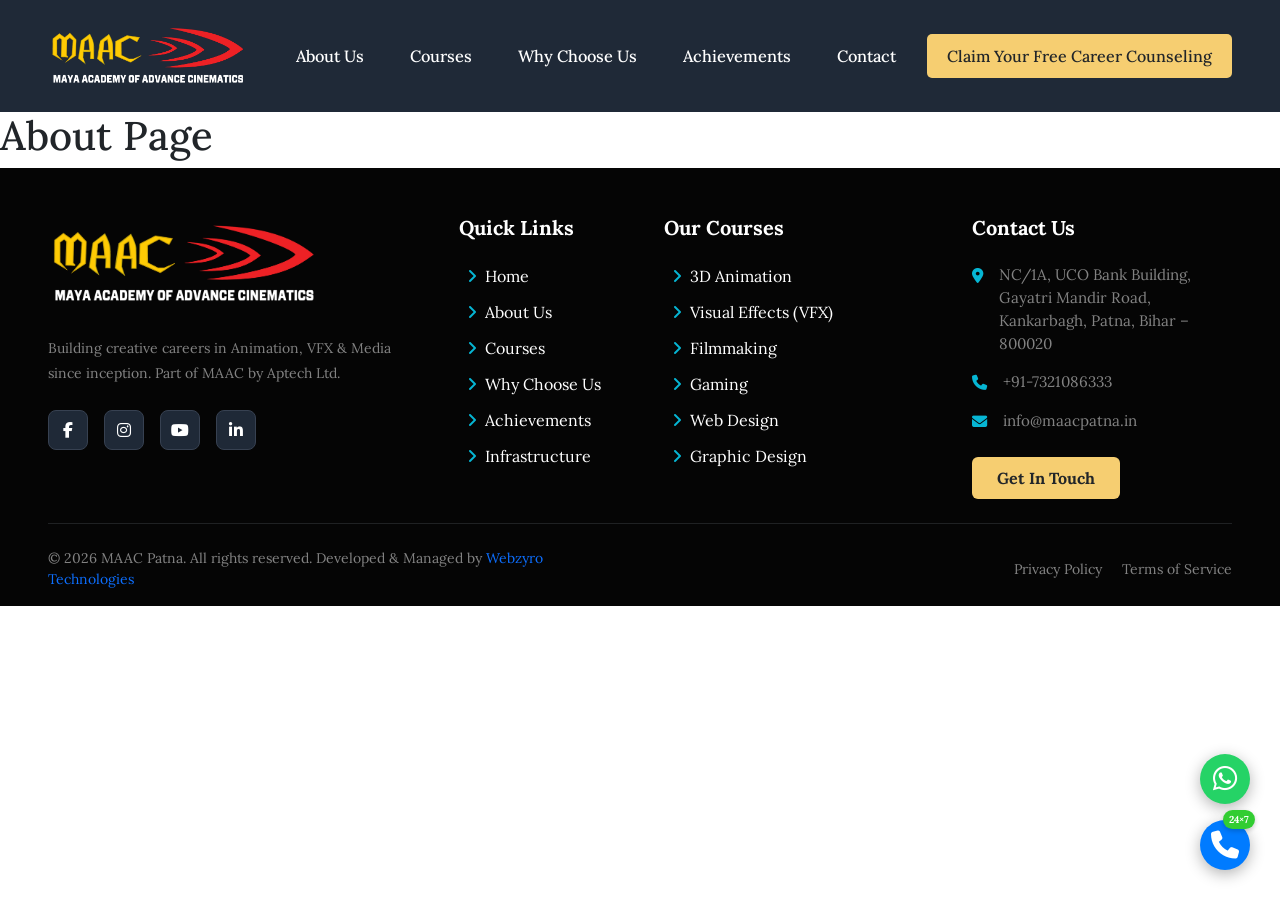
==== about.html @ dc51d2e3 "change some content" ====
<!doctype html>
<html lang="en">
  <head>
    <meta charset="UTF-8" />
    <meta name="viewport" content="width=device-width, initial-scale=1.0" />
    <title>Maac Patna</title>
    <meta
      name="description"
      content="Maac Patna - Best Animation, VFX & Media Institute in Patna"
    />
    <meta
      name="keywords"
      content="Maac Patna, Animation Institute, VFX Institute, Media Institute, Animation Course, VFX Course, Media Course"
    />

    <link rel="canonical" href="https://maac-kankarbagh.netlify.app" />
    <link rel="stylesheet" href="style.css" />
    <!-- Bootstrap -->
    <link
      href="https://cdn.jsdelivr.net/npm/bootstrap@5.3.3/dist/css/bootstrap.min.css"
      rel="stylesheet"
      integrity="sha384-QWTKZyjpPEjISv5WaRU9OFeRpok6YctnYmDr5pNlyT2bRjXh0JMhjY6hW+ALEwIH"
      crossorigin="anonymous"
    />

    <!-- Fontawesome -->
    <link href="https://unpkg.com/aos@2.3.1/dist/aos.css" rel="stylesheet" />
    <link
      rel="stylesheet"
      href="https://cdnjs.cloudflare.com/ajax/libs/font-awesome/6.7.2/css/all.min.css"
      integrity="sha512-Evv84Mr4kqVGRNSgIGL/F/aIDqQb7xQ2vcrdIwxfjThSH8CSR7PBEakCr51Ck+w+/U6swU2Im1vVX0SVk9ABhg=="
      crossorigin="anonymous"
      referrerpolicy="no-referrer"
    />

    <!-- Owl Carousel -->
    <link
      rel="stylesheet"
      href="https://cdnjs.cloudflare.com/ajax/libs/OwlCarousel2/2.3.4/assets/owl.carousel.min.css"
    />
    <link
      rel="stylesheet"
      href="https://cdnjs.cloudflare.com/ajax/libs/OwlCarousel2/2.3.4/assets/owl.theme.default.min.css"
    />
  </head>
  <body>
    <!-- Navbar -->
    <nav
      class="navbar navbar-expand-lg custom-navbar py-3 position-sticky top-0"
    >
      <div class="container-fluid px-2 px-lg-5">
        <a class="navbar-brand" href="/">
          <img
            src="images/maac-logo.png"
            alt="Maac Kankarbagh logo"
            class="img-fluid"
          />
        </a>
        <button
          class="navbar-toggler"
          type="button"
          data-bs-toggle="collapse"
          data-bs-target="#navbarSupportedContent"
          aria-controls="navbarSupportedContent"
          aria-expanded="false"
          aria-label="Toggle navigation"
        >
          <span class="navbar-toggler-icon" style="filter: invert(1)"></span>
        </button>
        <div class="collapse navbar-collapse" id="navbarSupportedContent">
          <ul class="navbar-nav mx-auto mb-2 mb-lg-0">
            <li class="nav-item">
              <a class="nav-link" href="#">About Us</a>
            </li>
            <li class="nav-item">
              <a class="nav-link" href="#">Courses</a>
            </li>
            <li class="nav-item">
              <a class="nav-link" href="#">Why Choose Us</a>
            </li>
            <li class="nav-item">
              <a class="nav-link" href="#">Achievements</a>
            </li>
            <li class="nav-item">
              <a class="nav-link" href="#">Contact</a>
            </li>
          </ul>
          <div class="d-flex">
            <a href="#" class="btn-cta">Claim Your Free Career Counseling</a>
          </div>
        </div>
      </div>
    </nav>

    <main>
      <h1>About Page</h1>
    </main>

    <!-- Footer -->
    <footer class="footer-section pt-5 pb-3">
      <div class="container-fluid px-2 px-lg-5">
        <div class="row g-5">
          <!-- Col 1: Brand & Social -->
          <div class="col-lg-4 col-md-6 mb-4 mb-lg-0">
            <div class="mb-4">
              <!-- Placeholder for Brand Logo -->
              <img
                src="images/maac-logo.png"
                alt="Maac Kankarbagh logo"
                class="img-fluid w-75"
              />
            </div>
            <p class="text-white-50 mb-4 small" style="line-height: 1.8">
              Building creative careers in Animation, VFX & Media since
              inception. Part of MAAC by Aptech Ltd.
            </p>
            <div class="social-icons d-flex gap-3">
              <a
                href="https://www.facebook.com/profile.php?id=61586894496240"
                target="_blank"
                class="social-icon"
                ><i class="fa-brands fa-facebook-f"></i
              ></a>
              <a
                href="https://www.instagram.com/maac_kankarbagh_patna/"
                target="_blank"
                class="social-icon"
                ><i class="fa-brands fa-instagram"></i
              ></a>
              <a href="#" class="social-icon"
                ><i class="fa-brands fa-youtube"></i
              ></a>
              <a href="#" class="social-icon"
                ><i class="fa-brands fa-linkedin-in"></i
              ></a>
            </div>
          </div>

          <!-- Col 2: Quick Links -->
          <div class="col-lg-2 col-md-6 mb-4 mb-lg-0">
            <h5 class="text-white fw-bold mb-4">Quick Links</h5>
            <ul class="list-unstyled footer-links ps-2">
              <li class="d-flex align-items-center gap-2">
                <i class="fa-solid fa-angle-right text-cyan"></i
                ><a href="#">Home</a>
              </li>
              <li class="d-flex align-items-center gap-2">
                <i class="fa-solid fa-angle-right text-cyan"></i
                ><a href="#">About Us</a>
              </li>
              <li class="d-flex align-items-center gap-2">
                <i class="fa-solid fa-angle-right text-cyan"></i
                ><a href="#">Courses</a>
              </li>
              <li class="d-flex align-items-center gap-2">
                <i class="fa-solid fa-angle-right text-cyan"></i
                ><a href="#">Why Choose Us</a>
              </li>
              <li class="d-flex align-items-center gap-2">
                <i class="fa-solid fa-angle-right text-cyan"></i
                ><a href="#">Achievements</a>
              </li>
              <li class="d-flex align-items-center gap-2">
                <i class="fa-solid fa-angle-right text-cyan"></i
                ><a href="#">Infrastructure</a>
              </li>
            </ul>
          </div>

          <!-- Col 3: Our Courses -->
          <div class="col-lg-3 col-md-6 mb-4 mb-lg-0">
            <h5 class="text-white fw-bold mb-4">Our Courses</h5>
            <ul class="list-unstyled footer-links ps-2">
              <li class="d-flex align-items-center gap-2">
                <i class="fa-solid fa-angle-right text-cyan"></i
                ><a href="#">3D Animation</a>
              </li>
              <li class="d-flex align-items-center gap-2">
                <i class="fa-solid fa-angle-right text-cyan"></i
                ><a href="#">Visual Effects (VFX)</a>
              </li>
              <li class="d-flex align-items-center gap-2">
                <i class="fa-solid fa-angle-right text-cyan"></i
                ><a href="#">Filmmaking</a>
              </li>
              <li class="d-flex align-items-center gap-2">
                <i class="fa-solid fa-angle-right text-cyan"></i
                ><a href="#">Gaming</a>
              </li>
              <li class="d-flex align-items-center gap-2">
                <i class="fa-solid fa-angle-right text-cyan"></i
                ><a href="#">Web Design</a>
              </li>
              <li class="d-flex align-items-center gap-2">
                <i class="fa-solid fa-angle-right text-cyan"></i
                ><a href="#">Graphic Design</a>
              </li>
            </ul>
          </div>

          <!-- Col 4: Contact Us -->
          <div class="col-lg-3 col-md-6">
            <h5 class="text-white fw-bold mb-4">Contact Us</h5>
            <ul class="list-unstyled footer-contact text-white-50">
              <li class="mb-3 d-flex">
                <i class="fa-solid fa-location-dot text-cyan me-3 mt-1"></i>
                <span
                  >NC/1A, UCO Bank Building, Gayatri Mandir Road, Kankarbagh,
                  Patna, Bihar – 800020</span
                >
              </li>
              <li class="mb-3 d-flex">
                <i class="fa-solid fa-phone text-cyan me-3 mt-1"></i>
                <a href="tel:+917321086333" class="text-decoration-none"
                  >+91-7321086333</a
                >
              </li>
              <li class="mb-3 d-flex">
                <i class="fa-solid fa-envelope text-cyan me-3 mt-1"></i>
                <a href="mailto:info@maacpatna.in" class="text-decoration-none"
                  >info@maacpatna.in</a
                >
              </li>
            </ul>
            <a
              href="#"
              class="btn btn-hero-primary text-dark fw-bold px-4 py-2 mt-2"
              >Get In Touch</a
            >
          </div>
        </div>

        <hr class="border-secondary my-4 opacity-25" />

        <div class="row align-items-center text-white-50 small">
          <div class="col-md-6 text-center text-md-start mb-3 mb-md-0">
            &copy; 2026 MAAC Patna. All rights reserved. Developed & Managed by
            <a
              href="https://www.webzyro.com"
              target="_blank"
              class="text-primary text-decoration-none hover-white"
              >Webzyro Technologies</a
            >
          </div>
          <div class="col-md-6 text-center text-md-end">
            <a
              href="#"
              class="text-white-50 text-decoration-none me-3 hover-white"
              >Privacy Policy</a
            >
            <a href="#" class="text-white-50 text-decoration-none hover-white"
              >Terms of Service</a
            >
          </div>
        </div>
      </div>
    </footer>

    <div class="floating-btn-container">
      <a
        href="https://api.whatsapp.com/send?phone=+917321086333&text=Hi%20I%20am%20a%20student%20and%20got%20your%20reference.%20I%20would%20like%20to%20know%20more%20about%20your%20courses.
"
        class="fab-btn whatsapp mb-3"
        target="_blank"
        title="Chat on WhatsApp"
      >
        <i class="fa-brands fa-whatsapp text-white"></i>
      </a>
      <a href="tel:+91-7321086333" class="fab-btn phone" title="Call Now">
        <div class="fab-badge">24×7</div>
        <i class="fa-solid fa-phone text-white"></i>
      </a>
    </div>

    <script
      src="https://cdn.jsdelivr.net/npm/bootstrap@5.3.3/dist/js/bootstrap.bundle.min.js"
      integrity="sha384-YvpcrYf0tY3lHB60NNkmXc5s9fDVZLESaAA55NDzOxhy9GkcIdslK1eN7N6jIeHz"
      crossorigin="anonymous"
    ></script>

    <!-- owl Carousel -->
    <script src="https://code.jquery.com/jquery-3.6.0.min.js"></script>
    <script src="https://cdnjs.cloudflare.com/ajax/libs/OwlCarousel2/2.3.4/owl.carousel.min.js"></script>

    <script src="https://unpkg.com/aos@2.3.1/dist/aos.js"></script>
    <script src="index.js"></script>
  </body>
</html>
---- style.css ----
@import url('https://fonts.googleapis.com/css2?family=Lora:ital,wght@0,400..700;1,400..700&display=swap');


:root {
  --primary-bg: #C40C0C; 
  --brand-maac: #FF6500; 
  --brand-patna: #CC561E; 
  --btn-cyan: #F6CE71; 
}

body {
  font-family: "Lora", serif !important;
  background-color: #f8f9fa; /* Default light body background */
}

a {
    text-decoration: none !important;
    color: inherit !important;
}

/* Navbar container */
.custom-navbar {
  background-color: #1f2937;
  padding: 15px 0;
  z-index: 999;
}

/* Branding */
.navbar-brand {
  width: 200px;
  overflow: hidden;
}

.navbar-brand img {
  width: 100%;
  height: 100%;
  object-fit: cover;
}

.brand-maac {
  color: #2b70fa; /* Or a gradient if possible, sticking to solid for simplicity first */
  background: -webkit-linear-gradient(45deg, #00c6ff, #0072ff);
  -webkit-background-clip: text;
  background-clip: text;
  -webkit-text-fill-color: transparent;
  margin-right: 5px;
}

.brand-patna {
  color: var(--brand-patna);
}


/* Navigation Links */
.navbar-nav .nav-link {
  color: #ffffff !important;
  font-weight: 500;
  margin-left: 15px;
  margin-right: 15px;
  font-size: 1.02rem;
  transition: color 0.3s ease;
}

.navbar-nav .nav-link:hover {
  color: var(--btn-cyan) !important;
}

/* CTA Button */
.btn-cta {
  background-color: var(--btn-cyan);
  color: #fff;
  font-weight: 500;
  border-radius: 5px;
  padding: 10px 20px;
  /* box-shadow: 0 0 10px rgba(0, 212, 255, 0.5); */
  transition: all 0.3s ease;
  white-space: nowrap;
  font-size: 1rem;
}


/* Hero Section */
.hero-section {
  background: linear-gradient(135deg, rgba(15, 23, 42, 0.85), rgba(30, 41, 59, 0.85)), url('/images/hero-bg.jpg');
  background-size: cover;
  background-color: center;
  background-repeat: no-repeat;
  padding: 80px 0;
  min-height: 85vh;
  position: relative;
  overflow: hidden;
}

/* Badge */
.badge-custom {
  background: linear-gradient(90deg, #7c3aed, #db2777); /* Purple to Pink gradient */
  color: #fff;
  padding: 8px 16px;
  border-radius: 20px;
  display: inline-flex;
  align-items: center;
  font-size: 0.9rem;
  font-weight: 600;
  font-family: sans-serif; /* Match design badge font */
}

/* Titles */
.hero-title {
  font-size: 4rem; /* Large impact */
  font-weight: 800;
  line-height: 1.1;
}

.text-gradient-cyan {
  background: linear-gradient(45deg, #06b6d4, #3b82f6);
  -webkit-background-clip: text;
  background-clip: text;
  -webkit-text-fill-color: transparent;
}

.text-gradient-purple {
  background: linear-gradient(45deg, #8b5cf6, #d946ef);
  -webkit-background-clip: text;
  background-clip: text;
  -webkit-text-fill-color: transparent;
}

.hero-text {
  font-size: 1.1rem;
  font-weight: 300;
  color: #cbd5e1; 
  max-width: 600px;
  line-height: 1.6;
}

.feature-item {
  display: flex;
  align-items: center;
  font-size: 0.95rem;
  font-weight: 500;
  color: #e2e8f0;
}

.text-cyan {
  color: #06b6d4;
}

/* Hero Buttons */
.btn-hero-primary {
  background-color: var(--btn-cyan) !important; 
  color: #000;
  font-weight: 700;
  padding: 12px 24px;
  border-radius: 5px;
  border: none;
  font-family: sans-serif;
  transition: all 0.4s ease-in;
}

.btn-hero-primary:hover {
  transform: translateY(-3px);
  color: var(--primary-bg);
}

.btn-hero-secondary {
  background-color: transparent;
  border: 1px solid #475569;
  color: #fff;
  font-weight: 600;
  padding: 12px 24px;
  border-radius: 5px;
  font-family: sans-serif;
  transition: all 0.3s;
}

.btn-hero-secondary:hover {
  background-color: #1e293b;
  border-color: #94a3b8;
}

.scroll-down-indicator {
  position: absolute;
  bottom: 20px;
  left: 50%;
  transform: translateX(-50%);
  color: #94a3b8;
  font-size: 1.5rem;
  animation: bounce 2s infinite;
}

@keyframes bounce {
  0%, 20%, 50%, 80%, 100% {transform: translateX(-50%) translateY(0);}
  40% {transform: translateX(-50%) translateY(-10px);}
  60% {transform: translateX(-50%) translateY(-5px);}
}

#hero-form {
    background-color: rgba(255, 255, 255, 0.15);
    backdrop-filter: blur(12px);
    -webkit-backdrop-filter: blur(12px);
    padding: 20px;
    border-radius: 10px;
    box-shadow: 0 0 10px rgba(0, 0, 0, 0.1);
}

#hero-form h4 {
    color: var(--brand-patna);
    text-align: center;
    font-weight: bold;
}

#hero-form .form-label {
    color: white;
}

#hero-form input, select {
    background-color: transparent;
    border: 1px solid white;
    caret-color: white;
    color: white;
}

#hero-form input:focus, select:focus {
    outline: none;
    box-shadow: none;
}

#hero-form select option {
    background-color: #1e293b;
    color: #ffffff;
}

#hero-form button {
    background-color: var(--brand-maac);
    width: 100%;
    color: #fff;
    font-weight: 700;
    padding: 10px 20px;
    border-radius: 5px;
    border: none;
    letter-spacing: 1px;
    font-family: sans-serif;
    transition: all 0.4s ease-in;
}

#hero-form button:hover {
    transform: translateY(-3px);
}


/* Courses Section */
.courses-section {
  background-color: #0b1120; 
}

.section-title {
  font-size: 2.5rem;
  font-weight: 700;
  color: #fff;
  margin-bottom: 15px;
}

.section-subtitle {
  max-width: 700px;
  font-size: 1rem;
}

.course-card {
  background-color: #111827; /* Slightly lighter than section bg */
  border-radius: 12px;
  overflow: hidden;
  border: 1px solid #1f2937;
  transition: all 0.3s ease;
  height: 100%;
}

.course-card:hover {
  transform: translateY(-5px);
  border-color: #3b82f6;
  box-shadow: 0 10px 20px rgba(0, 0, 0, 0.3), 0 0 15px rgba(59, 130, 246, 0.2);
}

.card-img-wrapper {
  overflow: hidden;
  height: 200px;
}

.card-img-wrapper img {
  object-fit: cover;
  height: 100%;
  transition: transform 0.5s ease;
}

.course-card:hover .card-img-wrapper img {
  transform: scale(1.1);
}

.card-title {
  font-size: 1.35rem;
  font-weight: 600;
  margin-bottom: 10px;
  line-height: 2rem;
  letter-spacing: .7px;
}

.card-text {
  line-height: 1.6;
  margin-bottom: 20px;
  color: #9ca3af !important;
}

.read-more-link {
  color: var(--brand-patna) !important;
  font-weight: 600;
  font-size: 0.9rem;
  text-decoration: none;
  transition: color 0.3s;
}

.read-more-link:hover {
  color: #3b82f6 !important;
  text-decoration: none;
}

/* About Page */
.about-img {
  width: 100%;
  height: 400px;
  overflow: hidden;
  border-radius: 12px;
}


/* Updated About Section */
.about-section {
    background-color: #0f172a; 
}

.about-img-wrapper {
    position: relative;
    padding: 20px;
}

.about-img.main-img {
    border-radius: 12px;
    overflow: hidden;
    box-shadow: 0 20px 40px rgba(0,0,0,0.4);
    height: auto;
    border: 1px solid rgba(255,255,255,0.1);
}

.experience-badge {
    position: absolute;
    bottom: -20px;
    right: -20px;
    background: linear-gradient(135deg, var(--brand-maac), #06b6d4);
    width: 120px;
    height: 120px;
    border-radius: 50%;
    color: #fff;
    box-shadow: 0 10px 20px rgba(6, 182, 212, 0.4);
    border: 5px solid #0f172a; /* Matches section bg to create cutout effect */
    z-index: 2;
}

.ls-2 {
    letter-spacing: 2px;
}

.about-points .fa-circle-check {
    color: var(--brand-maac); /* Use Brand MAAC blue or Cyan */
    filter: drop-shadow(0 0 5px rgba(0, 123, 255, 0.4));
}

/* Why Choose Us Section */
.why-choose-us {
  background-color: #0f172a;
}

.feature-card {
  background-color: #111827;
  border-radius: 12px;
  padding: 30px;
  text-align: center;
  transition: all 0.3s ease;
  height: 100%;
  border: 1px solid #1f2937;
}

.feature-card:hover {
  transform: translateY(-5px);
  border-color: #3b82f6;
  box-shadow: 0 10px 20px rgba(0, 0, 0, 0.3), 0 0 15px rgba(59, 130, 246, 0.2);
}

.feature-icon {
  width: 80px;
  height: 80px;
  background: linear-gradient(135deg, var(--brand-maac), #06b6d4);
  border-radius: 50%;
  display: flex;
  align-items: center;
  justify-content: center;
  margin: 0 auto 20px;
  font-size: 2rem;
  color: #fff;
  box-shadow: 0 10px 20px rgba(6, 182, 212, 0.4);
}

.feature-title {
  font-size: 1.3rem;
  font-weight: 600;
  margin-bottom: 15px;
  color: #fff;
}

.feature-description {
  font-size: 0.95rem;
  color: #9ca3af;
  line-height: 1.6;
}

/* CTA Section */
.cta-section {
  background-color: var(--brand-patna);
}

#cta-text {
  max-width: 50%;
  margin: 0 auto;
}




/* Footer Section */
.footer-section {
    background-color: #050505; /* Deep black/dark background */
    color: #fff;
}

.footer-links li {
    margin-bottom: 12px;
}

.footer-links a {
    color: #9ca3af;
    text-decoration: none;
    transition: color 0.3s ease, padding-left 0.3s ease;
    display: inline-block;
}

.footer-links a:hover {
    color: var(--btn-cyan);
    padding-left: 5px;
}

.footer-contact li {
    font-size: 0.95rem;
}

.social-icon {
    width: 40px;
    height: 40px;
    background-color: #1f2937;
    border-radius: 8px;
    display: flex;
    align-items: center;
    justify-content: center;
    color: #fff;
    transition: all 0.3s ease;
    border: 1px solid #374151;
}

.social-icon:hover {
    background-color: var(--brand-maac);
    color: #fff;
    transform: translateY(-3px);
    border-color: var(--brand-maac);
}

.hover-white:hover {
    color: #fff !important;
}

/* Contact Section */
.contact-section {
  background-color: #0f172a;
}

.contact-form-card2 {
  background: rgba(255, 255, 255, 0.08);
  backdrop-filter: blur(10px);
  border: 1px solid rgba(255, 255, 255, 0.12);
  padding: 20px;
  border-radius: 30px;
  box-shadow: 0 20px 50px rgba(0, 0, 0, 0.3);
}

.contact-tag {
  font-size: 14px;
  font-weight: 500;
  color: #fff;
  opacity: 0.9;
  display: flex;
  align-items: center;
  gap: 8px;
  margin-bottom: 12px;
}

.contact-tag::before {
  content: "";
  width: 6px;
  height: 6px;
  background-color: #fff;
  border-radius: 50%;
  display: inline-block;
}

.contact-title {
  color: #fff;
  font-size: 2rem;
  font-weight: 400;
  line-height: 1.2;
}

.contact-input {
  background: rgba(255, 255, 255, 0.08) !important;
  border: 1px solid rgba(255, 255, 255, 0.15) !important;
  border-radius: 12px !important;
  padding: 15px 20px !important;
  color: #fff !important;
  font-size: 15px !important;
  transition: all 0.3s ease !important;
}

.contact-input::placeholder {
  color: rgba(255, 255, 255, 0.6) !important;
}

.contact-input:focus {
  background: rgba(255, 255, 255, 0.12) !important;
  border-color: rgba(255, 255, 255, 0.4) !important;
  box-shadow: none !important;
}

select.contact-input {
  appearance: none;
  background-image: url("data:image/svg+xml,%3Csvg xmlns='http://www.w3.org/2000/svg' width='16' height='16' fill='white' class='bi bi-chevron-down' viewBox='0 0 16 16'%3E%3Cpath fill-rule='evenodd' d='M1.646 4.646a.5.5 0 0 1 .708 0L8 10.293l5.646-5.647a.5.5 0 0 1 .708.708l-6 6a.5.5 0 0 1-.708 0l-6-6a.5.5 0 0 1 0-.708z'/%3E%3C/svg%3E");
  background-repeat: no-repeat;
  background-position: right 20px center;
  background-size: 12px;
}

.btn-submit-pill {
  background: rgba(255, 255, 255, 0.1);
  border: 1px solid rgba(255, 255, 255, 0.2);
  color: #fff;
  padding: 10px 10px 10px 25px;
  border-radius: 100px;
  font-size: 16px;
  font-weight: 500;
  display: inline-flex;
  align-items: center;
  gap: 15px;
  transition: all 0.3s ease;
  cursor: pointer;
}

.btn-submit-pill:hover {
  background: rgba(255, 255, 255, 0.15);
  border-color: rgba(255, 255, 255, 0.4);
  transform: translateY(-2px);
}

.arrow-circle {
  width: 40px;
  height: 40px;
  background: #fff;
  border-radius: 50%;
  display: flex;
  align-items: center;
  justify-content: center;
  color: #1a4d44;
  font-size: 16px;
  transition: all 0.3s ease;
}

.btn-submit-pill:hover .arrow-circle {
  transform: rotate(-45deg);
}

.map-wrapper {
  background: #fff;
  padding: 8px;
  border-radius: 24px;
  height: 550px;
}

#mainContactForm select option {
  background-color: #0f172a;
  color: #fff;
}

/* Faq Section */
.faq-section {
    background-color: #1f2937;
}

/* Testimonial Section */
.testimonial-section {
    background-color: #0f172a;
}

.testimonial-card {
  padding: 15px 20px;
  border-radius: 10px;
  background-color: #1e293b;
  color: #fff;
  /* border: 1px solid red; */
}

.testimonial-card .testimonial-card-wrapper .testimonial-img {
  width: 50px;
  height: 50px;
  border: 1px solid var(--brand-maac);
  border-radius: 50%;
  overflow: hidden;
}
.testimonial-card .testimonial-card-wrapper .testimonial-img img {
  width: 100%;
  height: 100%;
  display: flex;
  justify-content: center;
  align-items: center;
}

/* Floating Icon */
.floating-btn-container {
  position: fixed;
  bottom: 30px;
  right: 30px;
  z-index: 1000;
  display: flex;
  flex-direction: column;
  align-items: center;
}

.fab-btn {
  width: 50px;
  height: 50px;
  border-radius: 50%;
  display: flex;
  align-items: center;
  justify-content: center;
  color: white;
  font-size: 28px;
  box-shadow: 0 4px 15px rgba(0, 0, 0, 0.3);
  transition: all 0.3s ease;
  position: relative;
  text-decoration: none;
}

.fab-btn:hover {
  transform: scale(1.1);
  color: white;
}

.fab-btn.whatsapp {
  background-color: #25d366;
}

.fab-btn.phone {
  background-color: #007bff;
}

.fab-badge {
  position: absolute;
  top: -10px;
  right: -5px;
  background-color: #32cd32;
  color: white;
  font-size: 10px;
  font-weight: bold;
  padding: 2px 6px;
  border-radius: 10px;
  box-shadow: 0 2px 5px rgba(0, 0, 0, 0.2);
  animation: bounce 2s infinite;
}

@keyframes bounce {
  0%,
  20%,
  50%,
  80%,
  100% {
    transform: translateY(0);
  }
  40% {
    transform: translateY(-5px);
  }
  60% {
    transform: translateY(-3px);
  }
}

/* Responsive adjustments */
@media (max-width: 991.98px) {
  .contact-form-card2 {
    padding: 35px;
  }
  
  .contact-title {
    font-size: 2.2rem;
  }
  
  .map-wrapper {
    height: 400px;
  }
}

@media (max-width: 575.98px) {
  .contact-form-card2 {
    padding: 25px 20px;
    border-radius: 20px;
  }
  
  .contact-title {
    font-size: 1.8rem;
  }
  
  .btn-submit-pill {
    width: 100%;
    justify-content: space-between;
  }
}

@media screen and (max-width: 768px) {
  .hero-title {
    font-size: 2rem;
  }

  #cta-text {
    max-width: 100%;
  }
}
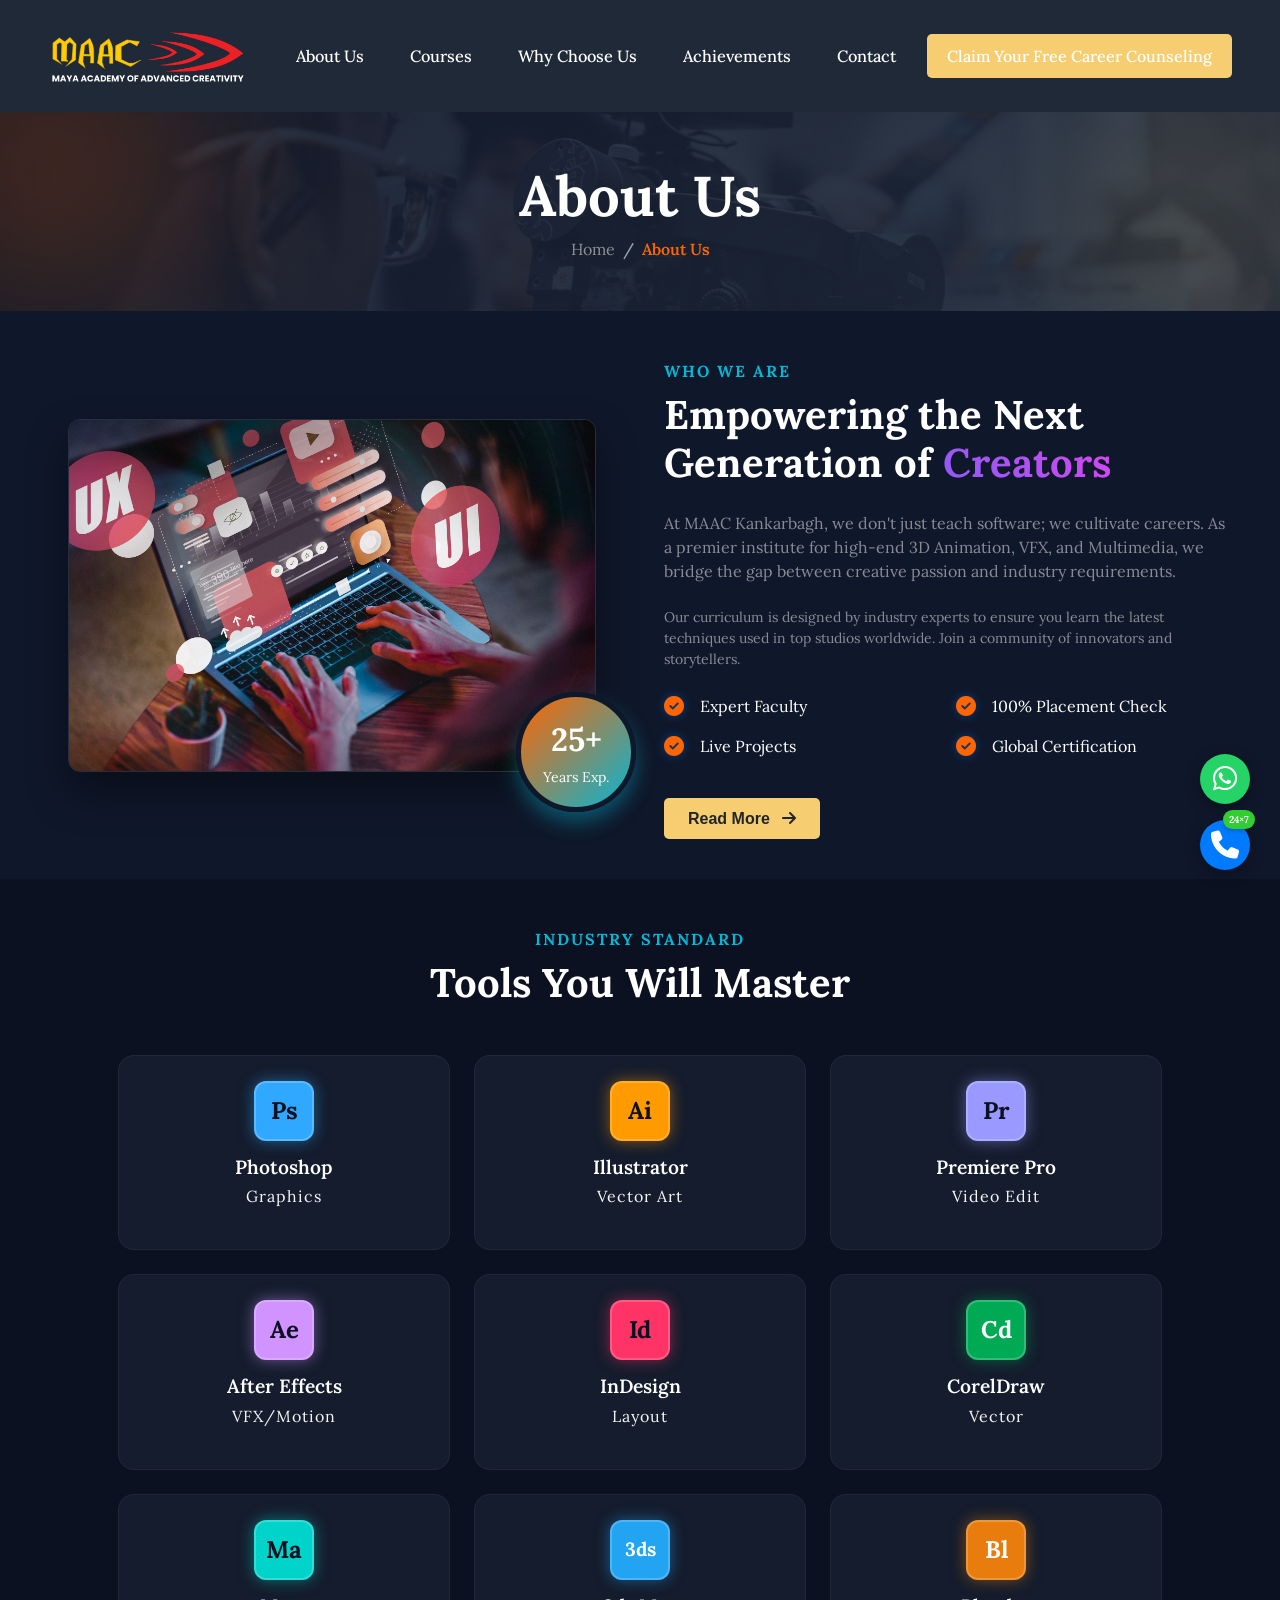
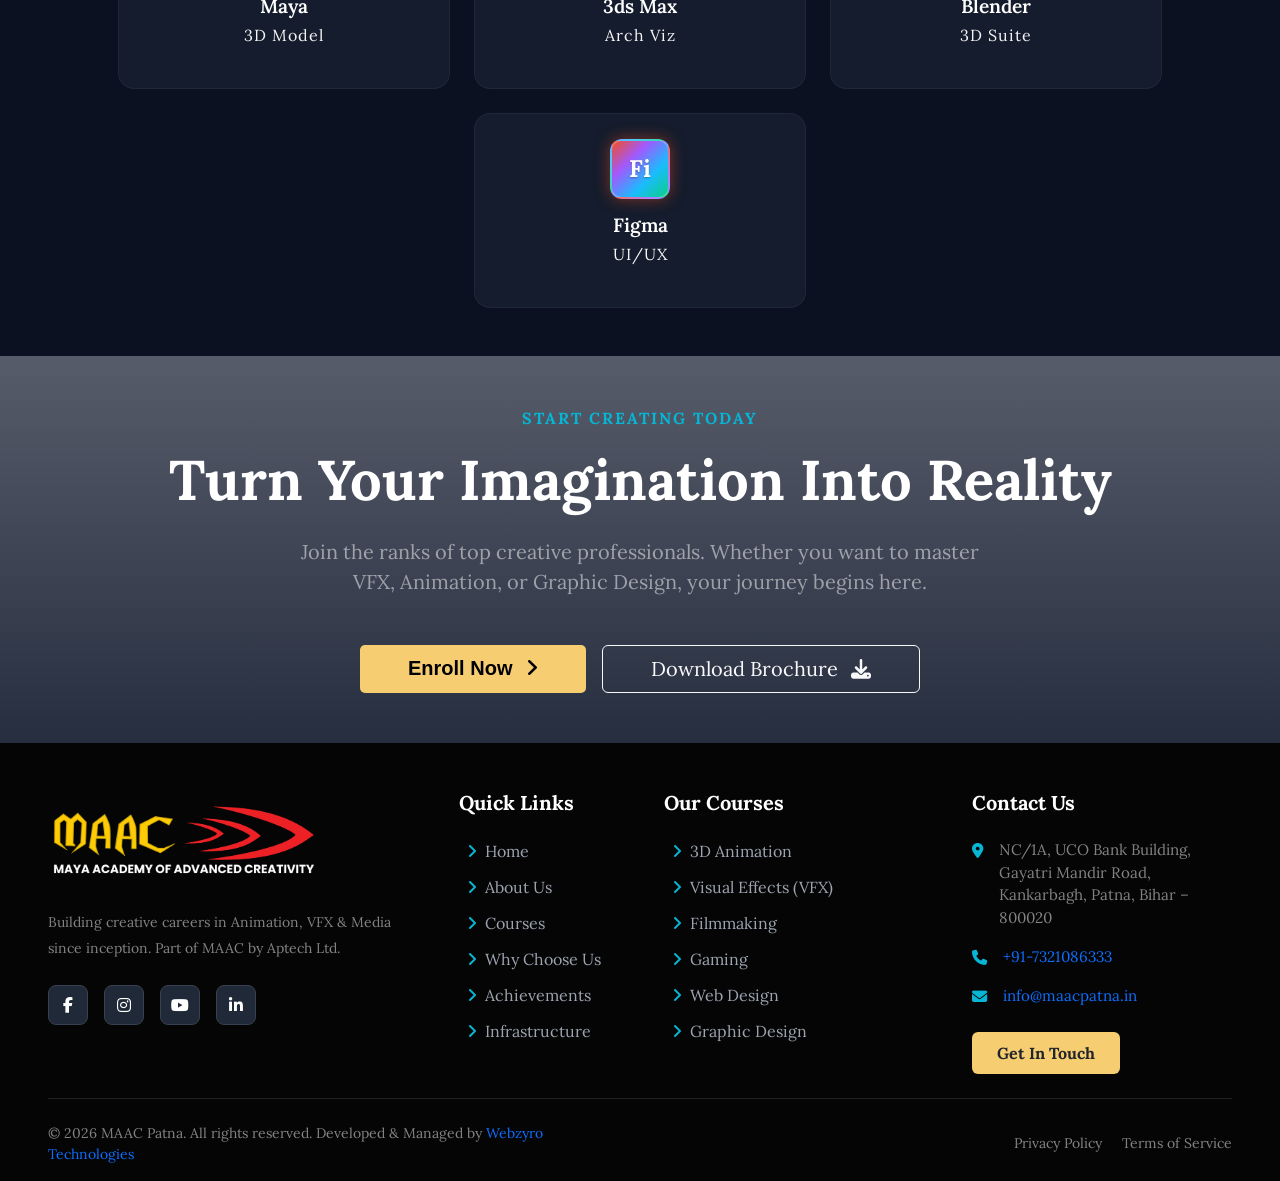
==== commit 2359a941: "created about page" ====
--- a/about.html
+++ b/about.html
@@ -92,8 +92,299 @@
       </div>
     </nav>
 
+    <!-- Breadcrumb -->
+    <section
+      class="breadcrumb-section position-relative overflow-hidden text-center"
+    >
+      <div class="container position-relative z-2">
+        <h1 class="display-4 fw-bold text-white mb-2">About Us</h1>
+        <nav aria-label="breadcrumb">
+          <ol class="breadcrumb justify-content-center mb-0">
+            <li class="breadcrumb-item">
+              <a href="index.html" class="text-white-50 text-decoration-none"
+                >Home</a
+              >
+            </li>
+            <li class="breadcrumb-item active text-warning" aria-current="page">
+              About Us
+            </li>
+          </ol>
+        </nav>
+      </div>
+      <!-- Decorative Elements -->
+      <div class="breadcrumb-shape shape-1"></div>
+      <div class="breadcrumb-shape shape-2"></div>
+    </section>
+
     <main>
-      <h1>About Page</h1>
+      <!-- About Section -->
+      <section class="about-section py-5 d-flex align-items-center">
+        <div class="container-fluid px-2 px-lg-5">
+          <div class="row g-5 align-items-center">
+            <div class="col-lg-6" data-aos="fade-right">
+              <div class="about-img-wrapper position-relative">
+                <!-- Main Image -->
+                <div class="about-img main-img">
+                  <img
+                    src="/images/web.jpg"
+                    alt="About MAAC"
+                    class="img-fluid"
+                  />
+                </div>
+                <!-- Decorative / Badge could go here -->
+                <div
+                  class="experience-badge d-none d-md-flex align-items-center justify-content-center"
+                >
+                  <div class="text-center">
+                    <span class="fs-2 fw-bold d-block">25+</span>
+                    <span class="small">Years Exp.</span>
+                  </div>
+                </div>
+              </div>
+            </div>
+            <div class="col-lg-6" data-aos="fade-left">
+              <div class="about-content text-white">
+                <span
+                  class="sub-heading text-cyan text-uppercase fw-bold mb-2 d-inline-block ls-2"
+                  >Who We Are</span
+                >
+                <h2 class="mb-4 fw-bold display-6">
+                  Empowering the Next Generation of
+                  <span class="text-gradient-purple">Creators</span>
+                </h2>
+                <p class="text-white-50 mb-4 lead fs-6">
+                  At MAAC Kankarbagh, we don't just teach software; we cultivate
+                  careers. As a premier institute for high-end 3D Animation,
+                  VFX, and Multimedia, we bridge the gap between creative
+                  passion and industry requirements.
+                </p>
+                <p class="text-white-50 mb-4 small">
+                  Our curriculum is designed by industry experts to ensure you
+                  learn the latest techniques used in top studios worldwide.
+                  Join a community of innovators and storytellers.
+                </p>
+
+                <div class="about-points mb-5">
+                  <div class="row g-3">
+                    <div class="col-sm-6">
+                      <div class="d-flex align-items-center">
+                        <i
+                          class="fa-solid fa-circle-check text-cyan me-3 fs-5"
+                        ></i>
+                        <span>Expert Faculty</span>
+                      </div>
+                    </div>
+                    <div class="col-sm-6">
+                      <div class="d-flex align-items-center">
+                        <i
+                          class="fa-solid fa-circle-check text-cyan me-3 fs-5"
+                        ></i>
+                        <span>100% Placement Check</span>
+                      </div>
+                    </div>
+                    <div class="col-sm-6">
+                      <div class="d-flex align-items-center">
+                        <i
+                          class="fa-solid fa-circle-check text-cyan me-3 fs-5"
+                        ></i>
+                        <span>Live Projects</span>
+                      </div>
+                    </div>
+                    <div class="col-sm-6">
+                      <div class="d-flex align-items-center">
+                        <i
+                          class="fa-solid fa-circle-check text-cyan me-3 fs-5"
+                        ></i>
+                        <span>Global Certification</span>
+                      </div>
+                    </div>
+                  </div>
+                </div>
+
+                <a href="#" class="btn-hero-primary text-dark px-4"
+                  >Read More <i class="fa-solid fa-arrow-right ms-2"></i
+                ></a>
+              </div>
+            </div>
+          </div>
+        </div>
+      </section>
+
+      <!-- Tools Section -->
+      <section class="tools-section py-5">
+        <div class="container px-2 px-lg-5">
+          <div class="text-center mb-5" data-aos="fade-up">
+            <span
+              class="sub-heading text-cyan text-uppercase fw-bold mb-2 d-inline-block ls-2"
+              >Industry Standard</span
+            >
+            <h2 class="text-white fw-bold display-6">Tools You Will Master</h2>
+          </div>
+
+          <div class="row g-4 justify-content-center">
+            <!-- Tool 1: Photoshop -->
+            <div
+              class="col-6 col-md-4 col-lg-2_4"
+              data-aos="fade-up"
+              data-aos-delay="100"
+            >
+              <div class="tool-card">
+                <div class="tool-icon ps-icon">Ps</div>
+                <h5 class="tool-name">Photoshop</h5>
+                <p class="tool-cat">Graphics</p>
+              </div>
+            </div>
+
+            <!-- Tool 2: Illustrator -->
+            <div
+              class="col-6 col-md-4 col-lg-2_4"
+              data-aos="fade-up"
+              data-aos-delay="200"
+            >
+              <div class="tool-card">
+                <div class="tool-icon ai-icon">Ai</div>
+                <h5 class="tool-name">Illustrator</h5>
+                <p class="tool-cat">Vector Art</p>
+              </div>
+            </div>
+
+            <!-- Tool 3: Premiere Pro -->
+            <div
+              class="col-6 col-md-4 col-lg-2_4"
+              data-aos="fade-up"
+              data-aos-delay="300"
+            >
+              <div class="tool-card">
+                <div class="tool-icon pr-icon">Pr</div>
+                <h5 class="tool-name">Premiere Pro</h5>
+                <p class="tool-cat">Video Edit</p>
+              </div>
+            </div>
+
+            <!-- Tool 4: After Effects -->
+            <div
+              class="col-6 col-md-4 col-lg-2_4"
+              data-aos="fade-up"
+              data-aos-delay="400"
+            >
+              <div class="tool-card">
+                <div class="tool-icon ae-icon">Ae</div>
+                <h5 class="tool-name">After Effects</h5>
+                <p class="tool-cat">VFX/Motion</p>
+              </div>
+            </div>
+
+            <!-- Tool 5: InDesign -->
+            <div
+              class="col-6 col-md-4 col-lg-2_4"
+              data-aos="fade-up"
+              data-aos-delay="500"
+            >
+              <div class="tool-card">
+                <div class="tool-icon id-icon">Id</div>
+                <h5 class="tool-name">InDesign</h5>
+                <p class="tool-cat">Layout</p>
+              </div>
+            </div>
+
+            <!-- Tool 6: CorelDraw -->
+            <div
+              class="col-6 col-md-4 col-lg-2_4"
+              data-aos="fade-up"
+              data-aos-delay="150"
+            >
+              <div class="tool-card">
+                <div class="tool-icon cd-icon">Cd</div>
+                <h5 class="tool-name">CorelDraw</h5>
+                <p class="tool-cat">Vector</p>
+              </div>
+            </div>
+
+            <!-- Tool 7: Maya -->
+            <div
+              class="col-6 col-md-4 col-lg-2_4"
+              data-aos="fade-up"
+              data-aos-delay="250"
+            >
+              <div class="tool-card">
+                <div class="tool-icon ma-icon">Ma</div>
+                <h5 class="tool-name">Maya</h5>
+                <p class="tool-cat">3D Model</p>
+              </div>
+            </div>
+
+            <!-- Tool 8: 3ds Max -->
+            <div
+              class="col-6 col-md-4 col-lg-2_4"
+              data-aos="fade-up"
+              data-aos-delay="350"
+            >
+              <div class="tool-card">
+                <div class="tool-icon ds-icon">3ds</div>
+                <h5 class="tool-name">3ds Max</h5>
+                <p class="tool-cat">Arch Viz</p>
+              </div>
+            </div>
+
+            <!-- Tool 9: Blender -->
+            <div
+              class="col-6 col-md-4 col-lg-2_4"
+              data-aos="fade-up"
+              data-aos-delay="450"
+            >
+              <div class="tool-card">
+                <div class="tool-icon bl-icon">Bl</div>
+                <h5 class="tool-name">Blender</h5>
+                <p class="tool-cat">3D Suite</p>
+              </div>
+            </div>
+
+            <!-- Tool 10: Figma -->
+            <div
+              class="col-6 col-md-4 col-lg-2_4"
+              data-aos="fade-up"
+              data-aos-delay="550"
+            >
+              <div class="tool-card">
+                <div class="tool-icon fi-icon">Fi</div>
+                <h5 class="tool-name">Figma</h5>
+                <p class="tool-cat">UI/UX</p>
+              </div>
+            </div>
+          </div>
+        </div>
+      </section>
+
+      <!-- Cta Section -->
+      <section
+        class="cta-design-section position-relative d-flex align-items-center justify-content-center text-center"
+      >
+        <div class="cta-overlay"></div>
+        <div class="container position-relative z-2" data-aos="zoom-in">
+          <span class="text-uppercase fw-bold text-cyan ls-2 mb-3 d-block"
+            >Start Creating Today</span
+          >
+          <h2 class="display-4 fw-bold text-white mb-4">
+            Turn Your Imagination Into Reality
+          </h2>
+          <p class="lead text-white-50 mb-5 mx-auto" style="max-width: 700px">
+            Join the ranks of top creative professionals. Whether you want to
+            master VFX, Animation, or Graphic Design, your journey begins here.
+          </p>
+          <div
+            class="d-flex flex-column flex-sm-row justify-content-center gap-3"
+          >
+            <a href="#" class="btn-hero-primary fs-5 px-5 py-2"
+              >Enroll Now <i class="fa-solid fa-angle-right ms-2"></i
+            ></a>
+            <a href="#" class="btn btn-outline-light fs-5 px-5 py-2"
+              >Download Brochure <i class="fa-solid fa-download ms-2"></i
+            ></a>
+          </div>
+        </div>
+      </section>
+
+      <!--  -->
     </main>
 
     <!-- Footer -->
--- a/style.css
+++ b/style.css
@@ -1,11 +1,10 @@
-@import url('https://fonts.googleapis.com/css2?family=Lora:ital,wght@0,400..700;1,400..700&display=swap');
-
+@import url("https://fonts.googleapis.com/css2?family=Lora:ital,wght@0,400..700;1,400..700&display=swap");
 
 :root {
-  --primary-bg: #C40C0C; 
-  --brand-maac: #FF6500; 
-  --brand-patna: #CC561E; 
-  --btn-cyan: #F6CE71; 
+  --primary-bg: #c40c0c;
+  --brand-maac: #ff6500;
+  --brand-patna: #cc561e;
+  --btn-cyan: #f6ce71;
 }
 
 body {
@@ -14,8 +13,8 @@
 }
 
 a {
-    text-decoration: none !important;
-    color: inherit !important;
+  text-decoration: none !important;
+  color: inherit ;
 }
 
 /* Navbar container */
@@ -49,7 +48,6 @@
 .brand-patna {
   color: var(--brand-patna);
 }
-
 
 /* Navigation Links */
 .navbar-nav .nav-link {
@@ -78,10 +76,11 @@
   font-size: 1rem;
 }
 
-
 /* Hero Section */
 .hero-section {
-  background: linear-gradient(135deg, rgba(15, 23, 42, 0.85), rgba(30, 41, 59, 0.85)), url('/images/hero-bg.jpg');
+  background:
+    linear-gradient(135deg, rgba(15, 23, 42, 0.85), rgba(30, 41, 59, 0.85)),
+    url("/images/hero-bg.jpg");
   background-size: cover;
   background-color: center;
   background-repeat: no-repeat;
@@ -93,7 +92,11 @@
 
 /* Badge */
 .badge-custom {
-  background: linear-gradient(90deg, #7c3aed, #db2777); /* Purple to Pink gradient */
+  background: linear-gradient(
+    90deg,
+    #7c3aed,
+    #db2777
+  ); /* Purple to Pink gradient */
   color: #fff;
   padding: 8px 16px;
   border-radius: 20px;
@@ -128,7 +131,7 @@
 .hero-text {
   font-size: 1.1rem;
   font-weight: 300;
-  color: #cbd5e1; 
+  color: #cbd5e1;
   max-width: 600px;
   line-height: 1.6;
 }
@@ -147,7 +150,7 @@
 
 /* Hero Buttons */
 .btn-hero-primary {
-  background-color: var(--btn-cyan) !important; 
+  background-color: var(--btn-cyan) !important;
   color: #000;
   font-weight: 700;
   padding: 12px 24px;
@@ -189,68 +192,79 @@
 }
 
 @keyframes bounce {
-  0%, 20%, 50%, 80%, 100% {transform: translateX(-50%) translateY(0);}
-  40% {transform: translateX(-50%) translateY(-10px);}
-  60% {transform: translateX(-50%) translateY(-5px);}
+  0%,
+  20%,
+  50%,
+  80%,
+  100% {
+    transform: translateX(-50%) translateY(0);
+  }
+  40% {
+    transform: translateX(-50%) translateY(-10px);
+  }
+  60% {
+    transform: translateX(-50%) translateY(-5px);
+  }
 }
 
 #hero-form {
-    background-color: rgba(255, 255, 255, 0.15);
-    backdrop-filter: blur(12px);
-    -webkit-backdrop-filter: blur(12px);
-    padding: 20px;
-    border-radius: 10px;
-    box-shadow: 0 0 10px rgba(0, 0, 0, 0.1);
+  background-color: rgba(255, 255, 255, 0.15);
+  backdrop-filter: blur(12px);
+  -webkit-backdrop-filter: blur(12px);
+  padding: 20px;
+  border-radius: 10px;
+  box-shadow: 0 0 10px rgba(0, 0, 0, 0.1);
 }
 
 #hero-form h4 {
-    color: var(--brand-patna);
-    text-align: center;
-    font-weight: bold;
+  color: var(--brand-patna);
+  text-align: center;
+  font-weight: bold;
 }
 
 #hero-form .form-label {
-    color: white;
-}
-
-#hero-form input, select {
-    background-color: transparent;
-    border: 1px solid white;
-    caret-color: white;
-    color: white;
-}
-
-#hero-form input:focus, select:focus {
-    outline: none;
-    box-shadow: none;
+  color: white;
+}
+
+#hero-form input,
+select {
+  background-color: transparent;
+  border: 1px solid white;
+  caret-color: white;
+  color: white;
+}
+
+#hero-form input:focus,
+select:focus {
+  outline: none;
+  box-shadow: none;
 }
 
 #hero-form select option {
-    background-color: #1e293b;
-    color: #ffffff;
+  background-color: #1e293b;
+  color: #ffffff;
 }
 
 #hero-form button {
-    background-color: var(--brand-maac);
-    width: 100%;
-    color: #fff;
-    font-weight: 700;
-    padding: 10px 20px;
-    border-radius: 5px;
-    border: none;
-    letter-spacing: 1px;
-    font-family: sans-serif;
-    transition: all 0.4s ease-in;
+  background-color: var(--brand-maac);
+  width: 100%;
+  color: #fff;
+  font-weight: 700;
+  padding: 10px 20px;
+  border-radius: 5px;
+  border: none;
+  letter-spacing: 1px;
+  font-family: sans-serif;
+  transition: all 0.4s ease-in;
 }
 
 #hero-form button:hover {
-    transform: translateY(-3px);
-}
-
+  transform: translateY(-3px);
+}
 
 /* Courses Section */
 .courses-section {
-  background-color: #0b1120; 
+  background-color: #0b1120;
 }
 
 .section-title {
@@ -277,7 +291,9 @@
 .course-card:hover {
   transform: translateY(-5px);
   border-color: #3b82f6;
-  box-shadow: 0 10px 20px rgba(0, 0, 0, 0.3), 0 0 15px rgba(59, 130, 246, 0.2);
+  box-shadow:
+    0 10px 20px rgba(0, 0, 0, 0.3),
+    0 0 15px rgba(59, 130, 246, 0.2);
 }
 
 .card-img-wrapper {
@@ -300,7 +316,7 @@
   font-weight: 600;
   margin-bottom: 10px;
   line-height: 2rem;
-  letter-spacing: .7px;
+  letter-spacing: 0.7px;
 }
 
 .card-text {
@@ -330,46 +346,45 @@
   border-radius: 12px;
 }
 
-
 /* Updated About Section */
 .about-section {
-    background-color: #0f172a; 
+  background-color: #0f172a;
 }
 
 .about-img-wrapper {
-    position: relative;
-    padding: 20px;
+  position: relative;
+  padding: 20px;
 }
 
 .about-img.main-img {
-    border-radius: 12px;
-    overflow: hidden;
-    box-shadow: 0 20px 40px rgba(0,0,0,0.4);
-    height: auto;
-    border: 1px solid rgba(255,255,255,0.1);
+  border-radius: 12px;
+  overflow: hidden;
+  box-shadow: 0 20px 40px rgba(0, 0, 0, 0.4);
+  height: auto;
+  border: 1px solid rgba(255, 255, 255, 0.1);
 }
 
 .experience-badge {
-    position: absolute;
-    bottom: -20px;
-    right: -20px;
-    background: linear-gradient(135deg, var(--brand-maac), #06b6d4);
-    width: 120px;
-    height: 120px;
-    border-radius: 50%;
-    color: #fff;
-    box-shadow: 0 10px 20px rgba(6, 182, 212, 0.4);
-    border: 5px solid #0f172a; /* Matches section bg to create cutout effect */
-    z-index: 2;
+  position: absolute;
+  bottom: -20px;
+  right: -20px;
+  background: linear-gradient(135deg, var(--brand-maac), #06b6d4);
+  width: 120px;
+  height: 120px;
+  border-radius: 50%;
+  color: #fff;
+  box-shadow: 0 10px 20px rgba(6, 182, 212, 0.4);
+  border: 5px solid #0f172a; /* Matches section bg to create cutout effect */
+  z-index: 2;
 }
 
 .ls-2 {
-    letter-spacing: 2px;
+  letter-spacing: 2px;
 }
 
 .about-points .fa-circle-check {
-    color: var(--brand-maac); /* Use Brand MAAC blue or Cyan */
-    filter: drop-shadow(0 0 5px rgba(0, 123, 255, 0.4));
+  color: var(--brand-maac); /* Use Brand MAAC blue or Cyan */
+  filter: drop-shadow(0 0 5px rgba(0, 123, 255, 0.4));
 }
 
 /* Why Choose Us Section */
@@ -390,7 +405,9 @@
 .feature-card:hover {
   transform: translateY(-5px);
   border-color: #3b82f6;
-  box-shadow: 0 10px 20px rgba(0, 0, 0, 0.3), 0 0 15px rgba(59, 130, 246, 0.2);
+  box-shadow:
+    0 10px 20px rgba(0, 0, 0, 0.3),
+    0 0 15px rgba(59, 130, 246, 0.2);
 }
 
 .feature-icon {
@@ -430,57 +447,56 @@
   margin: 0 auto;
 }
 
-
-
-
 /* Footer Section */
 .footer-section {
-    background-color: #050505; /* Deep black/dark background */
-    color: #fff;
+  background-color: #050505; /* Deep black/dark background */
+  color: #fff;
 }
 
 .footer-links li {
-    margin-bottom: 12px;
+  margin-bottom: 12px;
 }
 
 .footer-links a {
-    color: #9ca3af;
-    text-decoration: none;
-    transition: color 0.3s ease, padding-left 0.3s ease;
-    display: inline-block;
+  color: #9ca3af;
+  text-decoration: none;
+  transition:
+    color 0.3s ease,
+    padding-left 0.3s ease;
+  display: inline-block;
 }
 
 .footer-links a:hover {
-    color: var(--btn-cyan);
-    padding-left: 5px;
+  color: var(--btn-cyan);
+  padding-left: 5px;
 }
 
 .footer-contact li {
-    font-size: 0.95rem;
+  font-size: 0.95rem;
 }
 
 .social-icon {
-    width: 40px;
-    height: 40px;
-    background-color: #1f2937;
-    border-radius: 8px;
-    display: flex;
-    align-items: center;
-    justify-content: center;
-    color: #fff;
-    transition: all 0.3s ease;
-    border: 1px solid #374151;
+  width: 40px;
+  height: 40px;
+  background-color: #1f2937;
+  border-radius: 8px;
+  display: flex;
+  align-items: center;
+  justify-content: center;
+  color: #fff;
+  transition: all 0.3s ease;
+  border: 1px solid #374151;
 }
 
 .social-icon:hover {
-    background-color: var(--brand-maac);
-    color: #fff;
-    transform: translateY(-3px);
-    border-color: var(--brand-maac);
+  background-color: var(--brand-maac);
+  color: #fff;
+  transform: translateY(-3px);
+  border-color: var(--brand-maac);
 }
 
 .hover-white:hover {
-    color: #fff !important;
+  color: #fff !important;
 }
 
 /* Contact Section */
@@ -604,12 +620,12 @@
 
 /* Faq Section */
 .faq-section {
-    background-color: #1f2937;
+  background-color: #1f2937;
 }
 
 /* Testimonial Section */
 .testimonial-section {
-    background-color: #0f172a;
+  background-color: #0f172a;
 }
 
 .testimonial-card {
@@ -709,11 +725,11 @@
   .contact-form-card2 {
     padding: 35px;
   }
-  
+
   .contact-title {
     font-size: 2.2rem;
   }
-  
+
   .map-wrapper {
     height: 400px;
   }
@@ -724,11 +740,11 @@
     padding: 25px 20px;
     border-radius: 20px;
   }
-  
+
   .contact-title {
     font-size: 1.8rem;
   }
-  
+
   .btn-submit-pill {
     width: 100%;
     justify-content: space-between;
@@ -744,3 +760,177 @@
     max-width: 100%;
   }
 }
+
+/* Breadcrumb Section */
+.breadcrumb-section {
+  background: linear-gradient(135deg, #0f172a 0%, #1e293b 100%);
+  padding: 50px 0;
+  position: relative;
+  z-index: 1;
+}
+
+.breadcrumb-section::before {
+  content: "";
+  position: absolute;
+  top: 0;
+  left: 0;
+  width: 100%;
+  height: 100%;
+  background: url("images/hero-bg.jpg") center/cover no-repeat;
+  opacity: 0.1;
+  z-index: -1;
+}
+
+.breadcrumb-shape {
+  position: absolute;
+  border-radius: 50%;
+  filter: blur(80px);
+  z-index: -1;
+}
+
+.breadcrumb-shape.shape-1 {
+  width: 300px;
+  height: 300px;
+  background: var(--brand-maac);
+  top: -100px;
+  left: -100px;
+  opacity: 0.2;
+}
+
+.breadcrumb-shape.shape-2 {
+  width: 250px;
+  height: 250px;
+  background: var(--btn-cyan);
+  bottom: -50px;
+  right: -50px;
+  opacity: 0.15;
+}
+
+.breadcrumb-item + .breadcrumb-item::before {
+  color: #94a3b8 !important;
+}
+
+.breadcrumb-item a {
+  transition: color 0.3s ease;
+}
+
+.breadcrumb-item a:hover {
+  color: var(--btn-cyan) !important;
+}
+
+.breadcrumb-item.active {
+  color: var(--brand-maac) !important;
+  font-weight: 600;
+}
+
+/* Tools Section */
+.tools-section {
+  background-color: #0b1120;
+  position: relative;
+}
+
+.col-lg-2_4 {
+  flex: 0 0 auto;
+  width: 20%;
+}
+
+@media (max-width: 992px) {
+  .col-lg-2_4 {
+    width: 33.333%;
+  }
+}
+
+@media (max-width: 768px) {
+  .col-lg-2_4 {
+    width: 50%;
+  }
+}
+
+
+.tool-card {
+  background: rgba(30, 41, 59, 0.5);
+  border: 1px solid rgba(255, 255, 255, 0.05);
+  padding: 25px 15px;
+  border-radius: 16px;
+  text-align: center;
+  transition: all 0.4s ease;
+  position: relative;
+  overflow: hidden;
+  height: 100%;
+}
+
+.tool-card:hover {
+  background: rgba(30, 41, 59, 0.9);
+  border-color: rgba(255, 255, 255, 0.1);
+  transform: translateY(-5px);
+  box-shadow: 0 10px 30px rgba(0,0,0,0.3);
+}
+
+.tool-icon {
+  width: 60px;
+  height: 60px;
+  border-radius: 12px;
+  margin: 0 auto 15px;
+  display: flex;
+  align-items: center;
+  justify-content: center;
+  font-size: 1.5rem;
+  font-weight: 800;
+  color: #0b1120;
+  position: relative;
+  box-shadow: 0 0 20px rgba(0,0,0,0.2);
+  border: 2px solid rgba(255,255,255,0.2);
+  transition: all 0.4s ease;
+}
+
+.tool-card:hover .tool-icon {
+    transform: scale(1.1) rotate(5deg);
+}
+
+
+/* Tool Specifc Colors */
+.ps-icon { background: #31A8FF; box-shadow: 0 0 15px #31a8ff80; }
+.ai-icon { background: #FF9A00; box-shadow: 0 0 15px #ff9a0080; }
+.pr-icon { background: #9999FF; box-shadow: 0 0 15px #9999ff80; }
+.ae-icon { background: #D093FF; box-shadow: 0 0 15px #cf96fd80; } 
+.id-icon { background: #FF3366; box-shadow: 0 0 15px #ff336680; }
+.cd-icon { background: #00AA55; box-shadow: 0 0 15px #00aa5580; color: white; }
+.ma-icon { background: #00D3C9; box-shadow: 0 0 15px #00d3c980; }
+.ds-icon { background: #22A4F2; box-shadow: 0 0 15px #22a4f280; color: white; font-size: 1.2rem; }
+.bl-icon { background: #E87D0D; box-shadow: 0 0 15px #e87d0d80; color: white;}
+.fi-icon { background: #F24E1E; box-shadow: 0 0 15px #f24e1e80; color: white; background: linear-gradient(135deg, #F24E1E, #A259FF, #1ABCFE, #0ACF83);} /* Figma specific gradient */
+.fi-icon { color: white; text-shadow: 0 1px 2px rgba(0,0,0,0.3); }
+
+.tool-name {
+  color: #fff;
+  font-size: 1.2rem;
+  font-weight: 600;
+  margin-bottom: 5px;
+}
+
+.tool-cat {
+  letter-spacing: 1px;
+  color: whitesmoke;
+}
+
+/* CTA Design Section */
+.cta-design-section {
+    background-image: url('images/vfx.jpg');
+    background-size: cover;
+    background-position: center;
+    background-attachment: fixed; /* Parallax effect */
+    padding: 50px 0;
+    position: relative;
+    overflow: hidden;
+}
+
+.cta-overlay {
+    position: absolute;
+    top: 0;
+    left: 0;
+    width: 100%;
+    height: 100%;
+    background: linear-gradient(0deg, rgba(15, 23, 42, 0.9) 0%, rgba(15, 23, 42, 0.7) 100%);
+    z-index: 1;
+}
+
